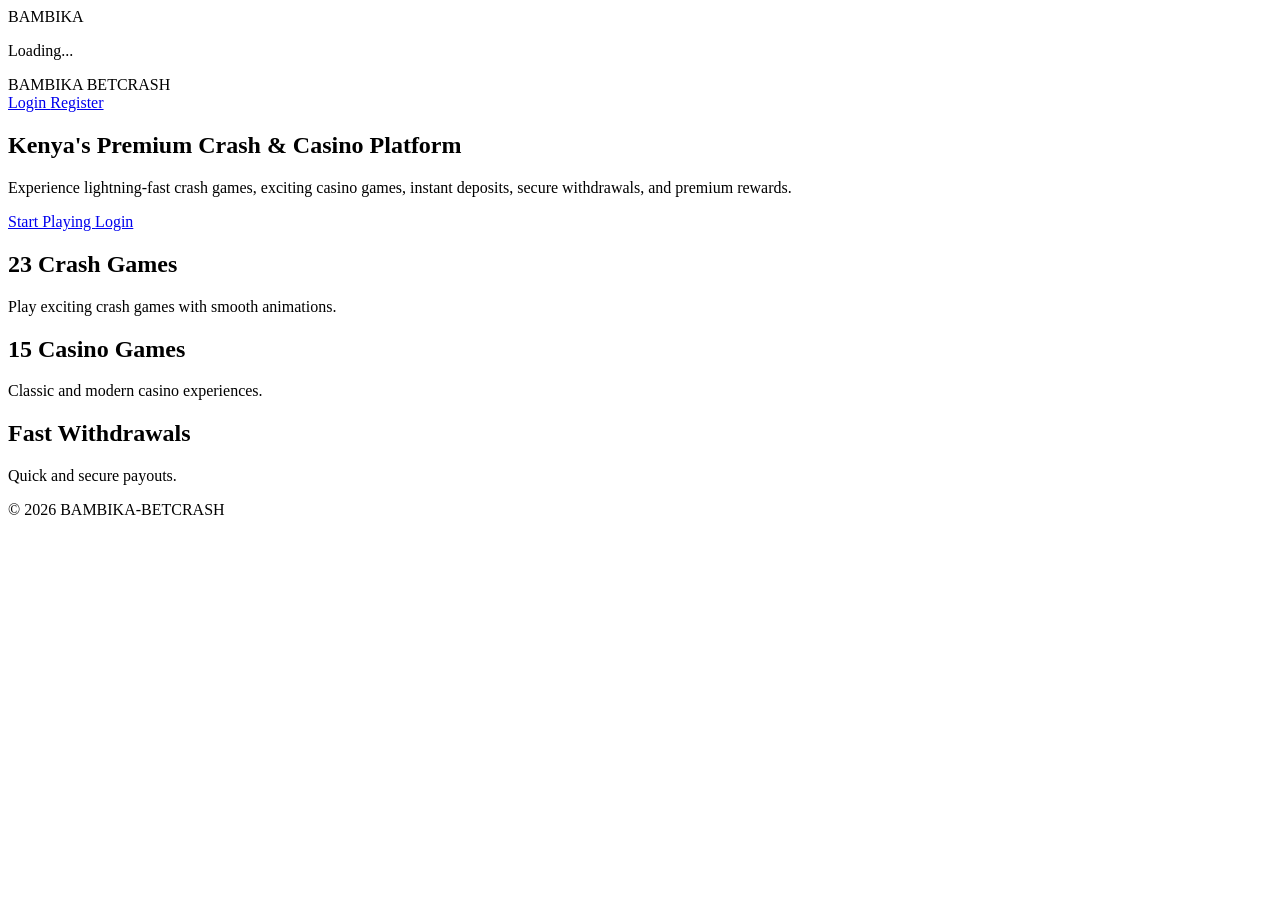
==== index.html @ 543e30fb "Create index.html" ====
<!DOCTYPE html>
<html lang="en">
<head>
    <meta charset="UTF-8">
    <meta name="viewport" content="width=device-width, initial-scale=1.0">
    <meta name="theme-color" content="#0b6cff">

    <title>BAMBIKA-BETCRASH</title>

    <link rel="manifest" href="manifest.json">

    <link rel="stylesheet" href="css/style.css">
    <link rel="stylesheet" href="css/animations.css">
    <link rel="stylesheet" href="css/responsive.css">

    <link rel="icon" href="assets/icons/favicon.png">
</head>

<body>

<!-- Loading Screen -->
<div id="loader">
    <div class="loader-logo">
        BAMBIKA
    </div>

    <div class="loader-spinner"></div>

    <p>Loading...</p>
</div>

<!-- Background -->
<div class="background-animation"></div>

<!-- Header -->
<header class="header">

    <div class="logo">
        BAMBIKA
        <span>BETCRASH</span>
    </div>

    <nav>

        <a href="login.html" class="login-btn">
            Login
        </a>

        <a href="register.html" class="register-btn">
            Register
        </a>

    </nav>

</header>

<!-- Hero -->
<section class="hero">

    <h1>
        Kenya's Premium Crash &
        Casino Platform
    </h1>

    <p>
        Experience lightning-fast crash games,
        exciting casino games,
        instant deposits,
        secure withdrawals,
        and premium rewards.
    </p>

    <div class="hero-buttons">

        <a href="register.html" class="primary-btn">
            Start Playing
        </a>

        <a href="login.html" class="secondary-btn">
            Login
        </a>

    </div>

</section>

<!-- Features -->
<section class="features">

    <div class="card">
        <h2>23 Crash Games</h2>
        <p>Play exciting crash games with smooth animations.</p>
    </div>

    <div class="card">
        <h2>15 Casino Games</h2>
        <p>Classic and modern casino experiences.</p>
    </div>

    <div class="card">
        <h2>Fast Withdrawals</h2>
        <p>Quick and secure payouts.</p>
    </div>

</section>

<!-- Footer -->
<footer>

    <p>
        © 2026 BAMBIKA-BETCRASH
    </p>

</footer>

<script src="js/app.js"></script>
<script src="js/animations.js"></script>

</body>
</html>
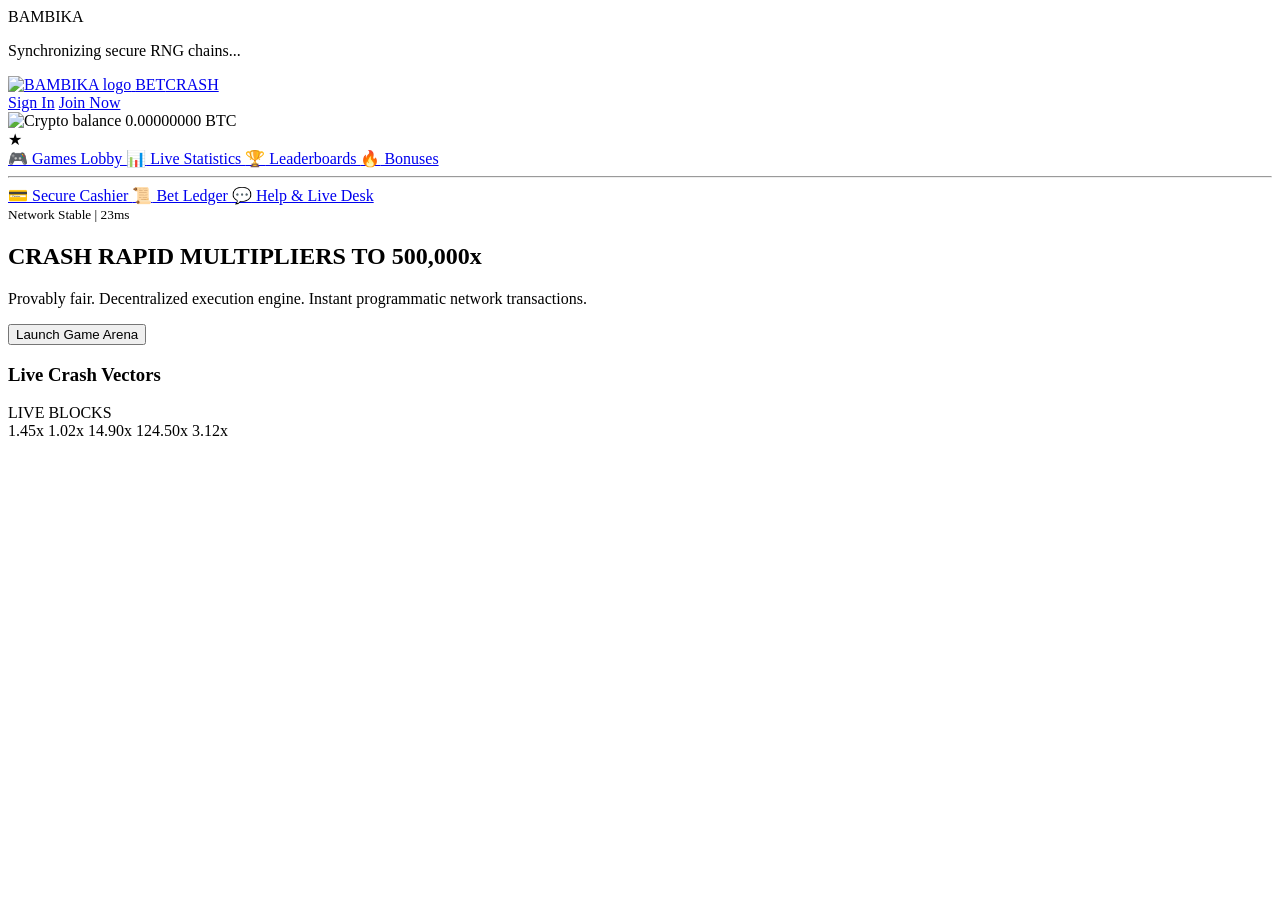
==== commit 6710fb6f: "Add initial index.html for BAMBIKA-BETCRASH Initial HTML structure for the BAMBIKA-BETCRASH gaming p" ====
--- a/index.html
+++ b/index.html
@@ -2,119 +2,142 @@
 <html lang="en">
 <head>
     <meta charset="UTF-8">
-    <meta name="viewport" content="width=device-width, initial-scale=1.0">
-    <meta name="theme-color" content="#0b6cff">
-
-    <title>BAMBIKA-BETCRASH</title>
-
+    <meta name="viewport" content="width=device-width, initial-scale=1.0, maximum-scale=1.0, user-scalable=no">
+    <title>BAMBIKA-BETCRASH | Premium High-Octane Gaming</title>
+    
+    <!-- Meta SEO & PWA Configurations -->
+    <meta name="description" content="Experience high-velocity crash betting and premium casino systems on Bambika. Provably fair engine, instant cashouts, and non-stop action.">
+    <meta name="theme-color" content="#0b0e14">
     <link rel="manifest" href="manifest.json">
-
+    <link rel="icon" type="image/png" href="assets/favicon.png">
+    
+    <!-- Preload Global Font Engine for Zero Layout Shifts (CLS) -->
+    <link rel="preconnect" href="https://fonts.googleapis.com">
+    <link rel="preconnect" href="https://fonts.gstatic.com" crossorigin>
+    <link href="https://fonts.googleapis.com/css2?family=Inter:wght@400;600;700;800&family=JetBrains+Mono:wght@700;800&display=swap" rel="stylesheet">
+    
+    <!-- Core Cascading Style Sheet Architecture Loading Layout -->
     <link rel="stylesheet" href="css/style.css">
-    <link rel="stylesheet" href="css/animations.css">
     <link rel="stylesheet" href="css/responsive.css">
-
-    <link rel="icon" href="assets/icons/favicon.png">
 </head>
-
 <body>
 
-<!-- Loading Screen -->
-<div id="loader">
-    <div class="loader-logo">
-        BAMBIKA
+    <!-- Global App Shell Loader Stack -->
+    <div id="app-loading-overlay" class="flex-center">
+        <div class="loader-container">
+            <div class="brand-glitch" data-text="BAMBIKA">BAMBIKA</div>
+            <div class="loader-bar-wrapper">
+                <div class="loader-bar-progress"></div>
+            </div>
+            <p class="text-muted">Synchronizing secure RNG chains...</p>
+        </div>
     </div>
 
-    <div class="loader-spinner"></div>
+    <!-- Main Core Master Container Application Layout -->
+    <div id="master-layout" class="app-container-shell hidden">
+        
+        <!-- Persistent Global Header View Node -->
+        <header class="global-header panel">
+            <div class="header-left">
+                <a href="#/" class="logo-wrapper flex-center">
+                    <img src="assets/logo.png" alt="BAMBIKA logo" class="app-logo">
+                    <span class="logo-text">BET<span class="text-danger">CRASH</span></span>
+                </a>
+            </div>
+            
+            <!-- Dynamic State Node Controls Container -->
+            <div id="auth-state-controls" class="header-right flex-center">
+                <!-- Anonymous Unauthenticated State Elements Trigger -->
+                <div class="guest-actions flex-center">
+                    <a href="#/login" class="btn btn-text">Sign In</a>
+                    <a href="#/register" class="btn btn-primary">Join Now</a>
+                </div>
+                
+                <!-- Authenticated Logged-In User Actions (Hidden by Default State Engine) -->
+                <div class="user-actions flex-center hidden">
+                    <div class="wallet-display panel flex-center" onclick="location.hash='#/wallet'">
+                        <img src="assets/icons/bitcoin.svg" alt="Crypto balance" class="currency-icon">
+                        <span class="multiplier-text text-success" id="global-user-balance">0.00000000 BTC</span>
+                    </div>
+                    <div class="profile-dropdown-trigger" onclick="location.hash='#/profile'">
+                        <div class="avatar-wrapper">
+                            <span class="rank-badge text-warning">★</span>
+                        </div>
+                    </div>
+                </div>
+            </div>
+        </header>
 
-    <p>Loading...</p>
-</div>
+        <div class="main-body-wrapper">
+            <!-- Sidebar Navigation Drawer Left -->
+            <aside class="global-sidebar panel">
+                <nav class="sidebar-navigation">
+                    <a href="#/" class="nav-item active" data-route="home">
+                        <span class="icon">🎮</span> Games Lobby
+                    </a>
+                    <a href="#/dashboard" class="nav-item" data-route="dashboard">
+                        <span class="icon">📊</span> Live Statistics
+                    </a>
+                    <a href="#/leaderboard" class="nav-item" data-route="leaderboard">
+                        <span class="icon">🏆</span> Leaderboards
+                    </a>
+                    <a href="#/promotions" class="nav-item" data-route="promotions">
+                        <span class="icon">🔥</span> Bonuses
+                    </a>
+                    <hr class="nav-divider">
+                    <a href="#/wallet" class="nav-item" data-route="wallet">
+                        <span class="icon">💳</span> Secure Cashier
+                    </a>
+                    <a href="#/history" class="nav-item" data-route="history">
+                        <span class="icon">📜</span> Bet Ledger
+                    </a>
+                    <a href="#/help" class="nav-item" data-route="help">
+                        <span class="icon">💬</span> Help & Live Desk
+                    </a>
+                </nav>
+                
+                <footer class="sidebar-footer">
+                    <div class="network-status flex-center">
+                        <span class="status-pulse-green"></span>
+                        <small class="text-muted">Network Stable | 23ms</small>
+                    </div>
+                </footer>
+            </aside>
 
-<!-- Background -->
-<div class="background-animation"></div>
+            <!-- Dynamic Template Mounting View Interface Screen Engine Wrapper -->
+            <main id="app-view" class="content-viewport-pane">
+                <!-- Default Homepage Landing Frame Markup Fallback Injector Node -->
+                <section class="lobby-welcome-view">
+                    <div class="hero-banner panel">
+                        <h1 class="text-glow">CRASH RAPID MULTIPLIERS TO <span class="text-success">500,000x</span></h1>
+                        <p class="text-secondary">Provably fair. Decentralized execution engine. Instant programmatic network transactions.</p>
+                        <div class="hero-actions">
+                            <button class="btn btn-success" onclick="location.hash='#/games'">Launch Game Arena</button>
+                        </div>
+                    </div>
 
-<!-- Header -->
-<header class="header">
-
-    <div class="logo">
-        BAMBIKA
-        <span>BETCRASH</span>
+                    <!-- Live Dynamic Network Multiplier Feed Bar Layout Component -->
+                    <div class="live-ticker-strip panel">
+                        <div class="ticker-header">
+                            <h3>Live Crash Vectors</h3>
+                            <span class="live-indicator"><span class="pulse"></span> LIVE BLOCKS</span>
+                        </div>
+                        <div id="ticker-multiplier-stream" class="multiplier-row">
+                            <!-- Real-time dynamic nodes appended over websocket pipeline by crash-engine.js -->
+                            <span class="multiplier-text text-success">1.45x</span>
+                            <span class="multiplier-text text-danger">1.02x</span>
+                            <span class="multiplier-text text-success">14.90x</span>
+                            <span class="multiplier-text text-warning">124.50x</span>
+                            <span class="multiplier-text text-success">3.12x</span>
+                        </div>
+                    </div>
+                </section>
+            </main>
+        </div>
     </div>
 
-    <nav>
+    <!-- Core Native Modular JavaScript State Routing Framework Pipeline -->
+    <script type="module" src="js/app.js"></script>
+</body>
+                          </html>
 
-        <a href="login.html" class="login-btn">
-            Login
-        </a>
-
-        <a href="register.html" class="register-btn">
-            Register
-        </a>
-
-    </nav>
-
-</header>
-
-<!-- Hero -->
-<section class="hero">
-
-    <h1>
-        Kenya's Premium Crash &
-        Casino Platform
-    </h1>
-
-    <p>
-        Experience lightning-fast crash games,
-        exciting casino games,
-        instant deposits,
-        secure withdrawals,
-        and premium rewards.
-    </p>
-
-    <div class="hero-buttons">
-
-        <a href="register.html" class="primary-btn">
-            Start Playing
-        </a>
-
-        <a href="login.html" class="secondary-btn">
-            Login
-        </a>
-
-    </div>
-
-</section>
-
-<!-- Features -->
-<section class="features">
-
-    <div class="card">
-        <h2>23 Crash Games</h2>
-        <p>Play exciting crash games with smooth animations.</p>
-    </div>
-
-    <div class="card">
-        <h2>15 Casino Games</h2>
-        <p>Classic and modern casino experiences.</p>
-    </div>
-
-    <div class="card">
-        <h2>Fast Withdrawals</h2>
-        <p>Quick and secure payouts.</p>
-    </div>
-
-</section>
-
-<!-- Footer -->
-<footer>
-
-    <p>
-        © 2026 BAMBIKA-BETCRASH
-    </p>
-
-</footer>
-
-<script src="js/app.js"></script>
-<script src="js/animations.js"></script>
-
-</body>
-</html>
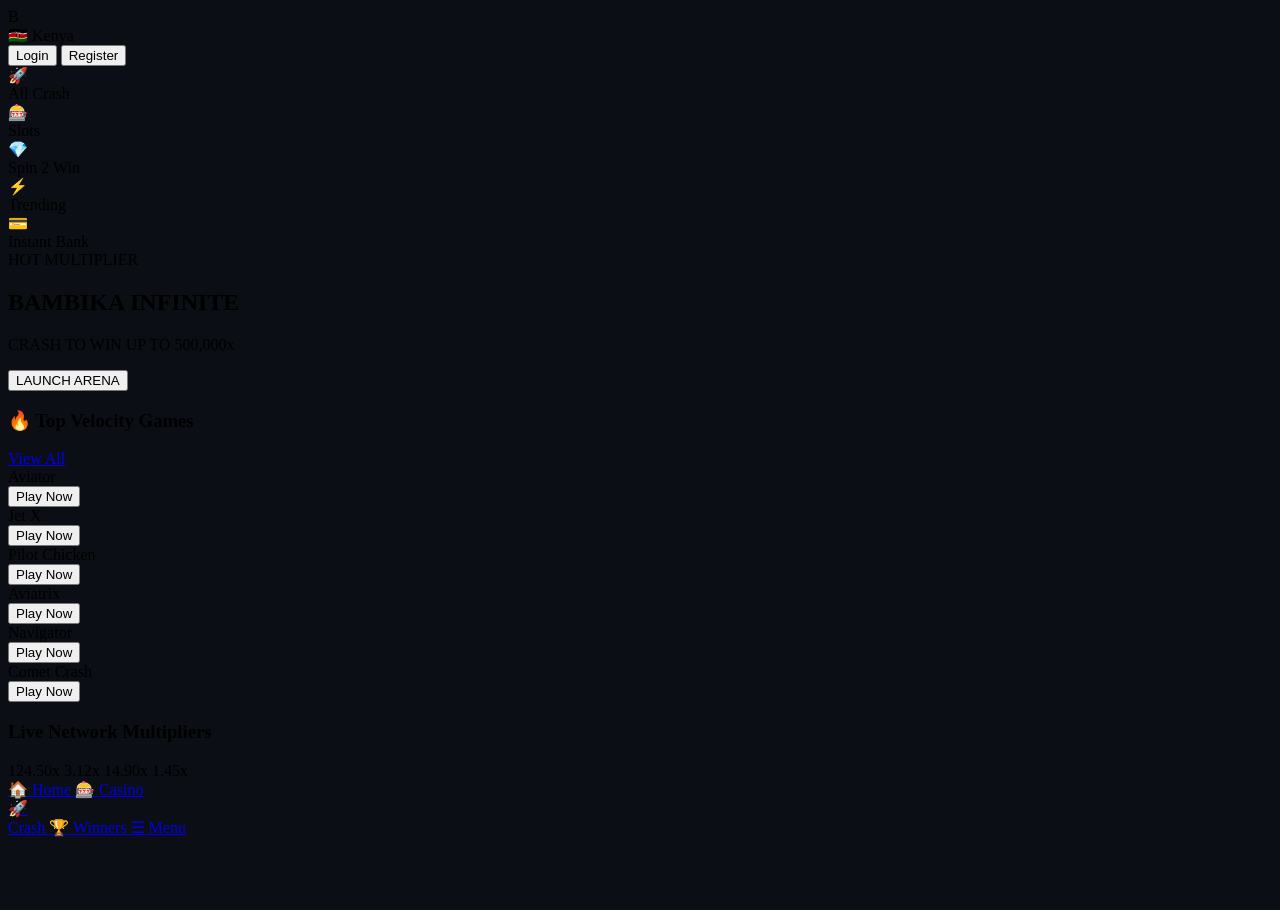
==== commit 7ba4a2da: "Create index.html" ====
--- a/index.html
+++ b/index.html
@@ -3,141 +3,171 @@
 <head>
     <meta charset="UTF-8">
     <meta name="viewport" content="width=device-width, initial-scale=1.0, maximum-scale=1.0, user-scalable=no">
-    <title>BAMBIKA-BETCRASH | Premium High-Octane Gaming</title>
-    
-    <!-- Meta SEO & PWA Configurations -->
-    <meta name="description" content="Experience high-velocity crash betting and premium casino systems on Bambika. Provably fair engine, instant cashouts, and non-stop action.">
-    <meta name="theme-color" content="#0b0e14">
-    <link rel="manifest" href="manifest.json">
-    <link rel="icon" type="image/png" href="assets/favicon.png">
-    
-    <!-- Preload Global Font Engine for Zero Layout Shifts (CLS) -->
-    <link rel="preconnect" href="https://fonts.googleapis.com">
-    <link rel="preconnect" href="https://fonts.gstatic.com" crossorigin>
-    <link href="https://fonts.googleapis.com/css2?family=Inter:wght@400;600;700;800&family=JetBrains+Mono:wght@700;800&display=swap" rel="stylesheet">
-    
-    <!-- Core Cascading Style Sheet Architecture Loading Layout -->
-    <link rel="stylesheet" href="css/style.css">
-    <link rel="stylesheet" href="css/responsive.css">
+    <title>BAMBIKA | Pure Crash & Casino Arena</title>
+    <link rel="stylesheet" href="./css/style.css">
+    <link rel="stylesheet" href="./css/responsive.css">
+    <link href="https://fonts.googleapis.com/css2?family=Inter:wght@400;600;700;800&family=JetBrains+Mono:wght@700&display=swap" rel="stylesheet">
+    <style>
+        /* Instant Override patch to ensure structural mapping parity with 1000476457.png */
+        :root {
+            --header-height: 60px;
+            --bottom-nav-height: 65px;
+        }
+        body {
+            padding-bottom: var(--bottom-nav-height);
+            background-color: #0b0e14;
+        }
+    </style>
 </head>
 <body>
 
-    <!-- Global App Shell Loader Stack -->
-    <div id="app-loading-overlay" class="flex-center">
-        <div class="loader-container">
-            <div class="brand-glitch" data-text="BAMBIKA">BAMBIKA</div>
-            <div class="loader-bar-wrapper">
-                <div class="loader-bar-progress"></div>
+    <!-- 1. TOP UTILITY HEADER BAR -->
+    <header class="app-header-bar">
+        <div class="header-left-group">
+            <span class="brand-logo-letter">B</span>
+            <div class="geo-pill">
+                <span class="flag">🇰🇪</span>
+                <span class="geo-text">Kenya</span>
             </div>
-            <p class="text-muted">Synchronizing secure RNG chains...</p>
         </div>
-    </div>
+        <div class="header-right-group">
+            <button class="btn-auth-login" onclick="location.hash='#/login'">Login</button>
+            <button class="btn-auth-register" onclick="location.hash='#/register'">Register</button>
+        </div>
+    </header>
 
-    <!-- Main Core Master Container Application Layout -->
-    <div id="master-layout" class="app-container-shell hidden">
-        
-        <!-- Persistent Global Header View Node -->
-        <header class="global-header panel">
-            <div class="header-left">
-                <a href="#/" class="logo-wrapper flex-center">
-                    <img src="assets/logo.png" alt="BAMBIKA logo" class="app-logo">
-                    <span class="logo-text">BET<span class="text-danger">CRASH</span></span>
-                </a>
+    <main class="mobile-viewport-container">
+
+        <!-- 2. QUICK-FILTER HORIZONTAL ICON SCROLLER -->
+        <section class="horizontal-icon-scroller">
+            <div class="scroll-item active" onclick="location.hash='#/'">
+                <div class="icon-circle crash-gradient">🚀</div>
+                <span>All Crash</span>
+            </div>
+            <div class="scroll-item" onclick="location.hash='#/games'">
+                <div class="icon-circle slots-gradient">🎰</div>
+                <span>Slots</span>
+            </div>
+            <div class="scroll-item" onclick="location.hash='#/promotions'">
+                <div class="icon-circle promo-gradient">💎</div>
+                <span>Spin 2 Win</span>
+            </div>
+            <div class="scroll-item" onclick="location.hash='#/leaderboard'">
+                <div class="icon-circle live-gradient">⚡</div>
+                <span>Trending</span>
+            </div>
+            <div class="scroll-item" onclick="location.hash='#/wallet'">
+                <div class="icon-circle instant-gradient">💳</div>
+                <span>Instant Bank</span>
+            </div>
+        </section>
+
+        <!-- 3. HERO PROMOTION BANNER SLIDER -->
+        <section class="hero-promo-slider">
+            <div class="promo-card crash-mega-banner">
+                <div class="promo-content">
+                    <span class="badge-live">HOT MULTIPLIER</span>
+                    <h2>BAMBIKA INFINITE</h2>
+                    <p>CRASH TO WIN UP TO <span class="text-success">500,000x</span></p>
+                    <button class="btn-promo-play" onclick="location.hash='#/games'">LAUNCH ARENA</button>
+                </div>
+                <div class="promo-graphics">
+                    <!-- Target image/animation node source mapping -->
+                </div>
+            </div>
+        </section>
+
+        <!-- 4. PURE INSTANT-WIN GAME MATRIX GRID (3-Column Layout Mapping) -->
+        <section class="games-grid-wrapper">
+            <div class="section-title-row">
+                <h3>🔥 Top Velocity Games</h3>
+                <a href="#/games" class="view-all-link">View All</a>
             </div>
             
-            <!-- Dynamic State Node Controls Container -->
-            <div id="auth-state-controls" class="header-right flex-center">
-                <!-- Anonymous Unauthenticated State Elements Trigger -->
-                <div class="guest-actions flex-center">
-                    <a href="#/login" class="btn btn-text">Sign In</a>
-                    <a href="#/register" class="btn btn-primary">Join Now</a>
+            <div class="games-pure-matrix">
+                <!-- Row 1 -->
+                <div class="game-item-card" onclick="location.hash='#/games'">
+                    <div class="card-thumb bg-aviator">
+                        <span class="game-label">Aviator</span>
+                    </div>
+                    <button class="btn-card-action">Play Now</button>
+                </div>
+                <div class="game-item-card" onclick="location.hash='#/games'">
+                    <div class="card-thumb bg-jetx">
+                        <span class="game-label">Jet X</span>
+                    </div>
+                    <button class="btn-card-action">Play Now</button>
+                </div>
+                <div class="game-item-card" onclick="location.hash='#/games'">
+                    <div class="card-thumb bg-pilot">
+                        <span class="game-label">Pilot Chicken</span>
+                    </div>
+                    <button class="btn-card-action">Play Now</button>
                 </div>
                 
-                <!-- Authenticated Logged-In User Actions (Hidden by Default State Engine) -->
-                <div class="user-actions flex-center hidden">
-                    <div class="wallet-display panel flex-center" onclick="location.hash='#/wallet'">
-                        <img src="assets/icons/bitcoin.svg" alt="Crypto balance" class="currency-icon">
-                        <span class="multiplier-text text-success" id="global-user-balance">0.00000000 BTC</span>
+                <!-- Row 2 -->
+                <div class="game-item-card" onclick="location.hash='#/games'">
+                    <div class="card-thumb bg-aviatrix">
+                        <span class="game-label">Aviatrix</span>
                     </div>
-                    <div class="profile-dropdown-trigger" onclick="location.hash='#/profile'">
-                        <div class="avatar-wrapper">
-                            <span class="rank-badge text-warning">★</span>
-                        </div>
+                    <button class="btn-card-action">Play Now</button>
+                </div>
+                <div class="game-item-card" onclick="location.hash='#/games'">
+                    <div class="card-thumb bg-navigator">
+                        <span class="game-label">Navigator</span>
                     </div>
+                    <button class="btn-card-action">Play Now</button>
+                </div>
+                <div class="game-item-card" onclick="location.hash='#/games'">
+                    <div class="card-thumb bg-comet">
+                        <span class="game-label">Comet Crash</span>
+                    </div>
+                    <button class="btn-card-action">Play Now</button>
                 </div>
             </div>
-        </header>
+        </section>
 
-        <div class="main-body-wrapper">
-            <!-- Sidebar Navigation Drawer Left -->
-            <aside class="global-sidebar panel">
-                <nav class="sidebar-navigation">
-                    <a href="#/" class="nav-item active" data-route="home">
-                        <span class="icon">🎮</span> Games Lobby
-                    </a>
-                    <a href="#/dashboard" class="nav-item" data-route="dashboard">
-                        <span class="icon">📊</span> Live Statistics
-                    </a>
-                    <a href="#/leaderboard" class="nav-item" data-route="leaderboard">
-                        <span class="icon">🏆</span> Leaderboards
-                    </a>
-                    <a href="#/promotions" class="nav-item" data-route="promotions">
-                        <span class="icon">🔥</span> Bonuses
-                    </a>
-                    <hr class="nav-divider">
-                    <a href="#/wallet" class="nav-item" data-route="wallet">
-                        <span class="icon">💳</span> Secure Cashier
-                    </a>
-                    <a href="#/history" class="nav-item" data-route="history">
-                        <span class="icon">📜</span> Bet Ledger
-                    </a>
-                    <a href="#/help" class="nav-item" data-route="help">
-                        <span class="icon">💬</span> Help & Live Desk
-                    </a>
-                </nav>
-                
-                <footer class="sidebar-footer">
-                    <div class="network-status flex-center">
-                        <span class="status-pulse-green"></span>
-                        <small class="text-muted">Network Stable | 23ms</small>
-                    </div>
-                </footer>
-            </aside>
+        <!-- 5. REAL-TIME CASINO INSTANT ACTIVITY TICKER -->
+        <section class="live-activity-feed-panel">
+            <div class="feed-header">
+                <span class="live-pulse-dot"></span>
+                <h3>Live Network Multipliers</h3>
+            </div>
+            <div class="feed-stream-row" id="live-ticker-mount">
+                <!-- Dynamically populated via crash-engine.js -->
+                <span class="ticker-pill win-mega">124.50x</span>
+                <span class="ticker-pill win-good">3.12x</span>
+                <span class="ticker-pill win-good">14.90x</span>
+                <span class="ticker-pill win-low">1.45x</span>
+            </div>
+        </section>
 
-            <!-- Dynamic Template Mounting View Interface Screen Engine Wrapper -->
-            <main id="app-view" class="content-viewport-pane">
-                <!-- Default Homepage Landing Frame Markup Fallback Injector Node -->
-                <section class="lobby-welcome-view">
-                    <div class="hero-banner panel">
-                        <h1 class="text-glow">CRASH RAPID MULTIPLIERS TO <span class="text-success">500,000x</span></h1>
-                        <p class="text-secondary">Provably fair. Decentralized execution engine. Instant programmatic network transactions.</p>
-                        <div class="hero-actions">
-                            <button class="btn btn-success" onclick="location.hash='#/games'">Launch Game Arena</button>
-                        </div>
-                    </div>
+    </main>
 
-                    <!-- Live Dynamic Network Multiplier Feed Bar Layout Component -->
-                    <div class="live-ticker-strip panel">
-                        <div class="ticker-header">
-                            <h3>Live Crash Vectors</h3>
-                            <span class="live-indicator"><span class="pulse"></span> LIVE BLOCKS</span>
-                        </div>
-                        <div id="ticker-multiplier-stream" class="multiplier-row">
-                            <!-- Real-time dynamic nodes appended over websocket pipeline by crash-engine.js -->
-                            <span class="multiplier-text text-success">1.45x</span>
-                            <span class="multiplier-text text-danger">1.02x</span>
-                            <span class="multiplier-text text-success">14.90x</span>
-                            <span class="multiplier-text text-warning">124.50x</span>
-                            <span class="multiplier-text text-success">3.12x</span>
-                        </div>
-                    </div>
-                </section>
-            </main>
-        </div>
-    </div>
+    <!-- 6. PERSISTENT STICKY MOBILE TAB NAVIGATION -->
+    <nav class="sticky-bottom-tab-bar">
+        <a href="#/" class="tab-item active">
+            <span class="tab-icon">🏠</span>
+            <span class="tab-label">Home</span>
+        </a>
+        <a href="#/games" class="tab-item">
+            <span class="tab-icon">🎰</span>
+            <span class="tab-label">Casino</span>
+        </a>
+        <a href="#/games" class="tab-item special-center-tab">
+            <div class="rocket-tab-glow">🚀</div>
+            <span class="tab-label">Crash</span>
+        </a>
+        <a href="#/leaderboard" class="tab-item">
+            <span class="tab-icon">🏆</span>
+            <span class="tab-label">Winners</span>
+        </a>
+        <a href="#/menu" class="tab-item">
+            <span class="tab-icon">☰</span>
+            <span class="tab-label">Menu</span>
+        </a>
+    </nav>
 
-    <!-- Core Native Modular JavaScript State Routing Framework Pipeline -->
-    <script type="module" src="js/app.js"></script>
 </body>
-                          </html>
+</html>
 
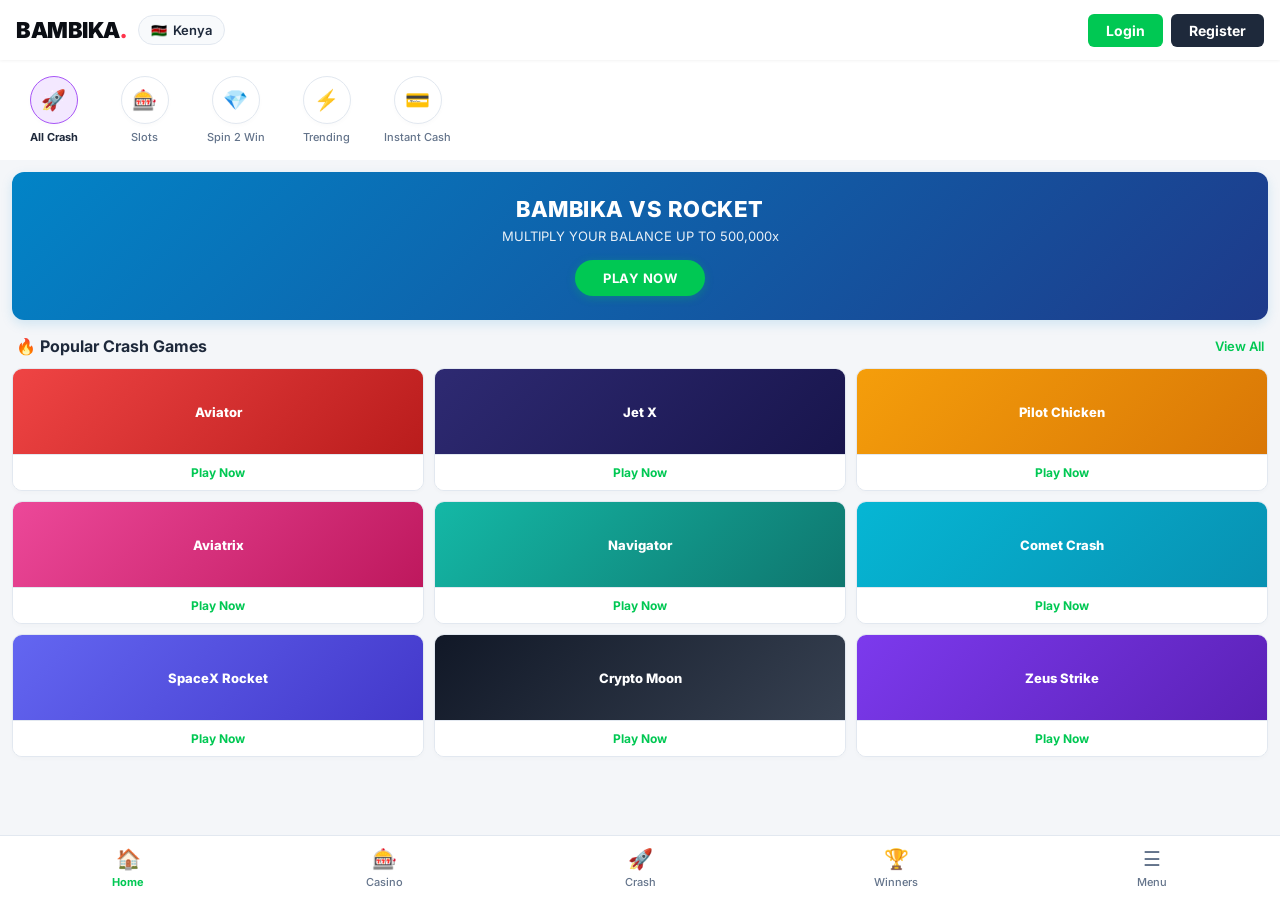
==== commit 17be6c02: "Create index.html" ====
--- a/index.html
+++ b/index.html
@@ -4,170 +4,443 @@
     <meta charset="UTF-8">
     <meta name="viewport" content="width=device-width, initial-scale=1.0, maximum-scale=1.0, user-scalable=no">
     <title>BAMBIKA | Pure Crash & Casino Arena</title>
-    <link rel="stylesheet" href="./css/style.css">
-    <link rel="stylesheet" href="./css/responsive.css">
-    <link href="https://fonts.googleapis.com/css2?family=Inter:wght@400;600;700;800&family=JetBrains+Mono:wght@700&display=swap" rel="stylesheet">
+    <link rel="preconnect" href="https://fonts.googleapis.com">
+    <link rel="preconnect" href="https://fonts.gstatic.com" crossorigin>
+    <link href="https://fonts.googleapis.com/css2?family=Inter:wght@400;500;600;700;800&display=swap" rel="stylesheet">
+    
     <style>
-        /* Instant Override patch to ensure structural mapping parity with 1000476457.png */
-        :root {
-            --header-height: 60px;
-            --bottom-nav-height: 65px;
-        }
+        /* ==========================================================================
+           1. CORE SYSTEM RESET
+           ========================================================================== */
+        * {
+            box-sizing: border-box;
+            margin: 0;
+            padding: 0;
+            font-family: 'Inter', sans-serif;
+        }
+
         body {
-            padding-bottom: var(--bottom-nav-height);
-            background-color: #0b0e14;
+            background-color: #f4f6f9;
+            color: #1e293b;
+            padding-bottom: 75px;
+            -webkit-font-smoothing: antialiased;
+        }
+
+        /* ==========================================================================
+           2. TOP NAVIGATION HEADER (With Real Logo Implementation)
+           ========================================================================== */
+        .app-header {
+            background-color: #ffffff;
+            height: 60px;
+            display: flex;
+            align-items: center;
+            justify-content: space-between;
+            padding: 0 16px;
+            box-shadow: 0 1px 3px rgba(0,0,0,0.05);
+            position: sticky;
+            top: 0;
+            z-index: 100;
+        }
+
+        .header-left {
+            display: flex;
+            align-items: center;
+            gap: 12px;
+        }
+
+        /* Brand Logo Style Rule Upgrade */
+        .brand-logo-img {
+            height: 32px;
+            width: auto;
+            object-fit: contain;
+        }
+
+        .brand-logo-fallback {
+            font-size: 22px;
+            font-weight: 900;
+            color: #0b0e14;
+            letter-spacing: -0.5px;
+        }
+        .brand-logo-fallback span {
+            color: #ff334b;
+        }
+
+        .country-selector {
+            background-color: #f8fafc;
+            border: 1px solid #e2e8f0;
+            padding: 6px 12px;
+            border-radius: 20px;
+            display: flex;
+            align-items: center;
+            gap: 6px;
+            font-size: 13px;
+            font-weight: 600;
+        }
+
+        .header-right {
+            display: flex;
+            gap: 8px;
+        }
+
+        .btn-login {
+            background-color: #00c853;
+            color: white;
+            font-weight: 700;
+            padding: 8px 18px;
+            border-radius: 6px;
+            border: none;
+            font-size: 14px;
+            cursor: pointer;
+        }
+
+        .btn-register {
+            background-color: #1e293b;
+            color: white;
+            font-weight: 700;
+            padding: 8px 18px;
+            border-radius: 6px;
+            border: none;
+            font-size: 14px;
+            cursor: pointer;
+        }
+
+        /* ==========================================================================
+           3. HORIZONTAL CATEGORY SCROLLER
+           ========================================================================== */
+        .category-scroller {
+            display: flex;
+            gap: 16px;
+            overflow-x: auto;
+            padding: 16px;
+            background-color: #ffffff;
+            margin-bottom: 12px;
+        }
+
+        .category-scroller::-webkit-scrollbar {
+            display: none;
+        }
+
+        .scroll-item {
+            display: flex;
+            flex-direction: column;
+            align-items: center;
+            gap: 6px;
+            min-width: 75px;
+            cursor: pointer;
+        }
+
+        .icon-circle {
+            width: 48px;
+            height: 48px;
+            border-radius: 50%;
+            border: 1px solid #e2e8f0;
+            display: flex;
+            align-items: center;
+            justify-content: center;
+            font-size: 20px;
+            background-color: #ffffff;
+            box-shadow: 0 2px 4px rgba(0,0,0,0.02);
+        }
+
+        .scroll-item span {
+            font-size: 11px;
+            font-weight: 500;
+            color: #64748b;
+            text-align: center;
+            white-space: nowrap;
+        }
+
+        .scroll-item.active .icon-circle {
+            border-color: #a855f7;
+            background-color: #f3e8ff;
+        }
+
+        .scroll-item.active span {
+            color: #1e293b;
+            font-weight: 700;
+        }
+
+        /* ==========================================================================
+           4. PROMOTIONAL HERO BANNER
+           ========================================================================== */
+        .promo-banner {
+            margin: 0 12px 16px 12px;
+            background: linear-gradient(135deg, #0284c7 0%, #1e3a8a 100%);
+            border-radius: 12px;
+            padding: 24px 20px;
+            color: white;
+            position: relative;
+            overflow: hidden;
+            text-align: center;
+            box-shadow: 0 4px 12px rgba(2, 132, 199, 0.15);
+        }
+
+        .promo-banner h2 {
+            font-size: 22px;
+            font-weight: 800;
+            letter-spacing: 0.5px;
+            margin-bottom: 6px;
+        }
+
+        .promo-banner p {
+            font-size: 13px;
+            opacity: 0.9;
+            margin-bottom: 16px;
+        }
+
+        .btn-banner-action {
+            background-color: #00c853;
+            color: white;
+            font-weight: 700;
+            padding: 10px 28px;
+            border-radius: 24px;
+            border: none;
+            font-size: 13px;
+            text-transform: uppercase;
+            letter-spacing: 0.5px;
+            cursor: pointer;
+            box-shadow: 0 2px 8px rgba(0,200,83,0.3);
+        }
+
+        /* ==========================================================================
+           5. 3-COLUMN PREMIUM GAME GRID
+           ========================================================================== */
+        .section-header {
+            display: flex;
+            justify-content: space-between;
+            align-items: center;
+            padding: 0 16px;
+            margin-bottom: 12px;
+        }
+
+        .section-header h3 {
+            font-size: 16px;
+            font-weight: 700;
+            color: #1e293b;
+        }
+
+        .view-all {
+            font-size: 13px;
+            font-weight: 600;
+            color: #00c853;
+            text-decoration: none;
+        }
+
+        .games-grid {
+            display: grid;
+            grid-template-columns: repeat(3, 1fr);
+            gap: 10px;
+            padding: 0 12px 20px 12px;
+        }
+
+        .game-card {
+            background-color: #ffffff;
+            border-radius: 10px;
+            border: 1px solid #e2e8f0;
+            overflow: hidden;
+            display: flex;
+            flex-direction: column;
+            box-shadow: 0 2px 4px rgba(0,0,0,0.02);
+        }
+
+        .game-thumb {
+            height: 85px;
+            display: flex;
+            align-items: center;
+            justify-content: center;
+            font-size: 13px;
+            font-weight: 800;
+            color: white;
+            text-align: center;
+            padding: 0 8px;
+            position: relative;
+        }
+
+        /* Precise Linear Gradients Mapping */
+        .bg-aviator { background: linear-gradient(135deg, #ef4444, #b91c1c); }
+        .bg-jetx { background: linear-gradient(135deg, #2e2a72, #18154c); }
+        .bg-pilot { background: linear-gradient(135deg, #f59e0b, #d97706); }
+        .bg-aviatrix { background: linear-gradient(135deg, #ec4899, #be185d); }
+        .bg-navigator { background: linear-gradient(135deg, #14b8a6, #0f766e); }
+        .bg-comet { background: linear-gradient(135deg, #06b6d4, #0891b2); }
+        .bg-rocket { background: linear-gradient(135deg, #6366f1, #4338ca); }
+        .bg-moonshot { background: linear-gradient(135deg, #111827, #374151); }
+        .bg-zeus { background: linear-gradient(135deg, #7c3aed, #5b21b6); }
+
+        .btn-play {
+            background: #ffffff;
+            color: #00c853;
+            font-weight: 700;
+            font-size: 12px;
+            padding: 10px 0;
+            text-align: center;
+            border: none;
+            border-top: 1px solid #e2e8f0;
+            width: 100%;
+            cursor: pointer;
+            transition: background-color 0.1s ease;
+        }
+        
+        .btn-play:active {
+            background-color: #f8fafc;
+        }
+
+        /* ==========================================================================
+           6. BOTTOM STICKY NAVIGATION FOOTER
+           ========================================================================== */
+        .bottom-nav {
+            position: fixed;
+            bottom: 0;
+            left: 0;
+            right: 0;
+            height: 65px;
+            background-color: #ffffff;
+            border-top: 1px solid #e2e8f0;
+            display: flex;
+            justify-content: space-around;
+            align-items: center;
+            z-index: 1000;
+            padding-bottom: env(safe-area-inset-bottom);
+        }
+
+        .nav-link {
+            display: flex;
+            flex-direction: column;
+            align-items: center;
+            justify-content: center;
+            gap: 4px;
+            color: #64748b;
+            text-decoration: none;
+            font-size: 11px;
+            font-weight: 500;
+            flex: 1;
+        }
+
+        .nav-link.active {
+            color: #00c853;
+            font-weight: 700;
+        }
+
+        .nav-icon {
+            font-size: 20px;
         }
     </style>
 </head>
 <body>
 
-    <!-- 1. TOP UTILITY HEADER BAR -->
-    <header class="app-header-bar">
-        <div class="header-left-group">
-            <span class="brand-logo-letter">B</span>
-            <div class="geo-pill">
-                <span class="flag">🇰🇪</span>
-                <span class="geo-text">Kenya</span>
+    <header class="app-header">
+        <div class="header-left">
+            <img src="assets/logo.png" alt="BAMBIKA" class="brand-logo-img" onerror="this.style.display='none'; document.getElementById('logo-text').style.display='block';">
+            <div id="logo-text" class="brand-logo-fallback" style="display:none;">BAMBIKA<span>.</span></div>
+            
+            <div class="country-selector">
+                <span>🇰🇪</span>
+                <span>Kenya</span>
             </div>
         </div>
-        <div class="header-right-group">
-            <button class="btn-auth-login" onclick="location.hash='#/login'">Login</button>
-            <button class="btn-auth-register" onclick="location.hash='#/register'">Register</button>
+        <div class="header-right">
+            <button class="btn-login">Login</button>
+            <button class="btn-register">Register</button>
         </div>
     </header>
 
-    <main class="mobile-viewport-container">
-
-        <!-- 2. QUICK-FILTER HORIZONTAL ICON SCROLLER -->
-        <section class="horizontal-icon-scroller">
-            <div class="scroll-item active" onclick="location.hash='#/'">
-                <div class="icon-circle crash-gradient">🚀</div>
-                <span>All Crash</span>
-            </div>
-            <div class="scroll-item" onclick="location.hash='#/games'">
-                <div class="icon-circle slots-gradient">🎰</div>
-                <span>Slots</span>
-            </div>
-            <div class="scroll-item" onclick="location.hash='#/promotions'">
-                <div class="icon-circle promo-gradient">💎</div>
-                <span>Spin 2 Win</span>
-            </div>
-            <div class="scroll-item" onclick="location.hash='#/leaderboard'">
-                <div class="icon-circle live-gradient">⚡</div>
-                <span>Trending</span>
-            </div>
-            <div class="scroll-item" onclick="location.hash='#/wallet'">
-                <div class="icon-circle instant-gradient">💳</div>
-                <span>Instant Bank</span>
-            </div>
-        </section>
-
-        <!-- 3. HERO PROMOTION BANNER SLIDER -->
-        <section class="hero-promo-slider">
-            <div class="promo-card crash-mega-banner">
-                <div class="promo-content">
-                    <span class="badge-live">HOT MULTIPLIER</span>
-                    <h2>BAMBIKA INFINITE</h2>
-                    <p>CRASH TO WIN UP TO <span class="text-success">500,000x</span></p>
-                    <button class="btn-promo-play" onclick="location.hash='#/games'">LAUNCH ARENA</button>
-                </div>
-                <div class="promo-graphics">
-                    <!-- Target image/animation node source mapping -->
-                </div>
-            </div>
-        </section>
-
-        <!-- 4. PURE INSTANT-WIN GAME MATRIX GRID (3-Column Layout Mapping) -->
-        <section class="games-grid-wrapper">
-            <div class="section-title-row">
-                <h3>🔥 Top Velocity Games</h3>
-                <a href="#/games" class="view-all-link">View All</a>
-            </div>
-            
-            <div class="games-pure-matrix">
-                <!-- Row 1 -->
-                <div class="game-item-card" onclick="location.hash='#/games'">
-                    <div class="card-thumb bg-aviator">
-                        <span class="game-label">Aviator</span>
-                    </div>
-                    <button class="btn-card-action">Play Now</button>
-                </div>
-                <div class="game-item-card" onclick="location.hash='#/games'">
-                    <div class="card-thumb bg-jetx">
-                        <span class="game-label">Jet X</span>
-                    </div>
-                    <button class="btn-card-action">Play Now</button>
-                </div>
-                <div class="game-item-card" onclick="location.hash='#/games'">
-                    <div class="card-thumb bg-pilot">
-                        <span class="game-label">Pilot Chicken</span>
-                    </div>
-                    <button class="btn-card-action">Play Now</button>
-                </div>
-                
-                <!-- Row 2 -->
-                <div class="game-item-card" onclick="location.hash='#/games'">
-                    <div class="card-thumb bg-aviatrix">
-                        <span class="game-label">Aviatrix</span>
-                    </div>
-                    <button class="btn-card-action">Play Now</button>
-                </div>
-                <div class="game-item-card" onclick="location.hash='#/games'">
-                    <div class="card-thumb bg-navigator">
-                        <span class="game-label">Navigator</span>
-                    </div>
-                    <button class="btn-card-action">Play Now</button>
-                </div>
-                <div class="game-item-card" onclick="location.hash='#/games'">
-                    <div class="card-thumb bg-comet">
-                        <span class="game-label">Comet Crash</span>
-                    </div>
-                    <button class="btn-card-action">Play Now</button>
-                </div>
-            </div>
-        </section>
-
-        <!-- 5. REAL-TIME CASINO INSTANT ACTIVITY TICKER -->
-        <section class="live-activity-feed-panel">
-            <div class="feed-header">
-                <span class="live-pulse-dot"></span>
-                <h3>Live Network Multipliers</h3>
-            </div>
-            <div class="feed-stream-row" id="live-ticker-mount">
-                <!-- Dynamically populated via crash-engine.js -->
-                <span class="ticker-pill win-mega">124.50x</span>
-                <span class="ticker-pill win-good">3.12x</span>
-                <span class="ticker-pill win-good">14.90x</span>
-                <span class="ticker-pill win-low">1.45x</span>
-            </div>
-        </section>
-
-    </main>
-
-    <!-- 6. PERSISTENT STICKY MOBILE TAB NAVIGATION -->
-    <nav class="sticky-bottom-tab-bar">
-        <a href="#/" class="tab-item active">
-            <span class="tab-icon">🏠</span>
-            <span class="tab-label">Home</span>
+    <section class="category-scroller">
+        <div class="scroll-item active">
+            <div class="icon-circle">🚀</div>
+            <span>All Crash</span>
+        </div>
+        <div class="scroll-item">
+            <div class="icon-circle">🎰</div>
+            <span>Slots</span>
+        </div>
+        <div class="scroll-item">
+            <div class="icon-circle">💎</div>
+            <span>Spin 2 Win</span>
+        </div>
+        <div class="scroll-item">
+            <div class="icon-circle">⚡</div>
+            <span>Trending</span>
+        </div>
+        <div class="scroll-item">
+            <div class="icon-circle">💳</div>
+            <span>Instant Cash</span>
+        </div>
+    </section>
+
+    <section class="promo-banner">
+        <h2>BAMBIKA VS ROCKET</h2>
+        <p>MULTIPLY YOUR BALANCE UP TO 500,000x</p>
+        <button class="btn-banner-action">Play Now</button>
+    </section>
+
+    <section class="section-header">
+        <h3>🔥 Popular Crash Games</h3>
+        <a href="#" class="view-all">View All</a>
+    </section>
+
+    <section class="games-grid">
+        <div class="game-card">
+            <div class="game-thumb bg-aviator">Aviator</div>
+            <button class="btn-play">Play Now</button>
+        </div>
+        <div class="game-card">
+            <div class="game-thumb bg-jetx">Jet X</div>
+            <button class="btn-play">Play Now</button>
+        </div>
+        <div class="game-card">
+            <div class="game-thumb bg-pilot">Pilot Chicken</div>
+            <button class="btn-play">Play Now</button>
+        </div>
+        
+        <div class="game-card">
+            <div class="game-thumb bg-aviatrix">Aviatrix</div>
+            <button class="btn-play">Play Now</button>
+        </div>
+        <div class="game-card">
+            <div class="game-thumb bg-navigator">Navigator</div>
+            <button class="btn-play">Play Now</button>
+        </div>
+        <div class="game-card">
+            <div class="game-thumb bg-comet">Comet Crash</div>
+            <button class="btn-play">Play Now</button>
+        </div>
+
+        <div class="game-card">
+            <div class="game-thumb bg-rocket">SpaceX Rocket</div>
+            <button class="btn-play">Play Now</button>
+        </div>
+        <div class="game-card">
+            <div class="game-thumb bg-moonshot">Crypto Moon</div>
+            <button class="btn-play">Play Now</button>
+        </div>
+        <div class="game-card">
+            <div class="game-thumb bg-zeus">Zeus Strike</div>
+            <button class="btn-play">Play Now</button>
+        </div>
+    </section>
+
+    <nav class="bottom-nav">
+        <a href="#" class="nav-link active">
+            <span class="nav-icon">🏠</span>
+            <span>Home</span>
         </a>
-        <a href="#/games" class="tab-item">
-            <span class="tab-icon">🎰</span>
-            <span class="tab-label">Casino</span>
+        <a href="#" class="nav-link">
+            <span class="nav-icon">🎰</span>
+            <span>Casino</span>
         </a>
-        <a href="#/games" class="tab-item special-center-tab">
-            <div class="rocket-tab-glow">🚀</div>
-            <span class="tab-label">Crash</span>
+        <a href="#" class="nav-link">
+            <span class="nav-icon">🚀</span>
+            <span>Crash</span>
         </a>
-        <a href="#/leaderboard" class="tab-item">
-            <span class="tab-icon">🏆</span>
-            <span class="tab-label">Winners</span>
+        <a href="#" class="nav-link">
+            <span class="nav-icon">🏆</span>
+            <span>Winners</span>
         </a>
-        <a href="#/menu" class="tab-item">
-            <span class="tab-icon">☰</span>
-            <span class="tab-label">Menu</span>
+        <a href="#" class="nav-link">
+            <span class="nav-icon">☰</span>
+            <span>Menu</span>
         </a>
     </nav>
 
 </body>
 </html>
-
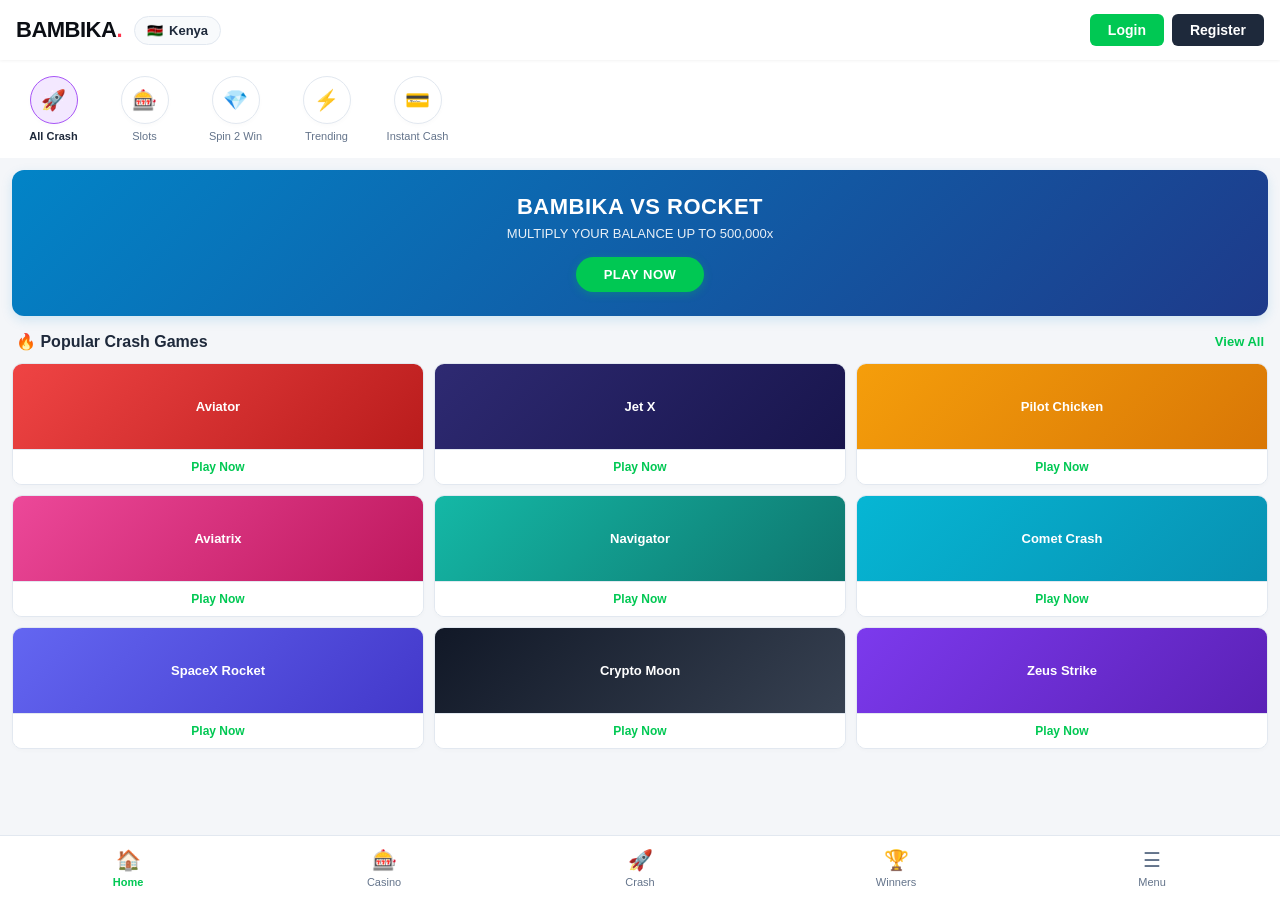
==== commit bef349ed: "Add initial HTML structure for BAMBIKA site" ====
--- a/index.html
+++ b/index.html
@@ -4,327 +4,12 @@
     <meta charset="UTF-8">
     <meta name="viewport" content="width=device-width, initial-scale=1.0, maximum-scale=1.0, user-scalable=no">
     <title>BAMBIKA | Pure Crash & Casino Arena</title>
+    
     <link rel="preconnect" href="https://fonts.googleapis.com">
     <link rel="preconnect" href="https://fonts.gstatic.com" crossorigin>
-    <link href="https://fonts.googleapis.com/css2?family=Inter:wght@400;500;600;700;800&display=swap" rel="stylesheet">
+    <link href="https://fonts.googleapis.com/css2 family=Inter:wght@400;500;600;700;800&display=swap" rel="stylesheet">
     
-    <style>
-        /* ==========================================================================
-           1. CORE SYSTEM RESET
-           ========================================================================== */
-        * {
-            box-sizing: border-box;
-            margin: 0;
-            padding: 0;
-            font-family: 'Inter', sans-serif;
-        }
-
-        body {
-            background-color: #f4f6f9;
-            color: #1e293b;
-            padding-bottom: 75px;
-            -webkit-font-smoothing: antialiased;
-        }
-
-        /* ==========================================================================
-           2. TOP NAVIGATION HEADER (With Real Logo Implementation)
-           ========================================================================== */
-        .app-header {
-            background-color: #ffffff;
-            height: 60px;
-            display: flex;
-            align-items: center;
-            justify-content: space-between;
-            padding: 0 16px;
-            box-shadow: 0 1px 3px rgba(0,0,0,0.05);
-            position: sticky;
-            top: 0;
-            z-index: 100;
-        }
-
-        .header-left {
-            display: flex;
-            align-items: center;
-            gap: 12px;
-        }
-
-        /* Brand Logo Style Rule Upgrade */
-        .brand-logo-img {
-            height: 32px;
-            width: auto;
-            object-fit: contain;
-        }
-
-        .brand-logo-fallback {
-            font-size: 22px;
-            font-weight: 900;
-            color: #0b0e14;
-            letter-spacing: -0.5px;
-        }
-        .brand-logo-fallback span {
-            color: #ff334b;
-        }
-
-        .country-selector {
-            background-color: #f8fafc;
-            border: 1px solid #e2e8f0;
-            padding: 6px 12px;
-            border-radius: 20px;
-            display: flex;
-            align-items: center;
-            gap: 6px;
-            font-size: 13px;
-            font-weight: 600;
-        }
-
-        .header-right {
-            display: flex;
-            gap: 8px;
-        }
-
-        .btn-login {
-            background-color: #00c853;
-            color: white;
-            font-weight: 700;
-            padding: 8px 18px;
-            border-radius: 6px;
-            border: none;
-            font-size: 14px;
-            cursor: pointer;
-        }
-
-        .btn-register {
-            background-color: #1e293b;
-            color: white;
-            font-weight: 700;
-            padding: 8px 18px;
-            border-radius: 6px;
-            border: none;
-            font-size: 14px;
-            cursor: pointer;
-        }
-
-        /* ==========================================================================
-           3. HORIZONTAL CATEGORY SCROLLER
-           ========================================================================== */
-        .category-scroller {
-            display: flex;
-            gap: 16px;
-            overflow-x: auto;
-            padding: 16px;
-            background-color: #ffffff;
-            margin-bottom: 12px;
-        }
-
-        .category-scroller::-webkit-scrollbar {
-            display: none;
-        }
-
-        .scroll-item {
-            display: flex;
-            flex-direction: column;
-            align-items: center;
-            gap: 6px;
-            min-width: 75px;
-            cursor: pointer;
-        }
-
-        .icon-circle {
-            width: 48px;
-            height: 48px;
-            border-radius: 50%;
-            border: 1px solid #e2e8f0;
-            display: flex;
-            align-items: center;
-            justify-content: center;
-            font-size: 20px;
-            background-color: #ffffff;
-            box-shadow: 0 2px 4px rgba(0,0,0,0.02);
-        }
-
-        .scroll-item span {
-            font-size: 11px;
-            font-weight: 500;
-            color: #64748b;
-            text-align: center;
-            white-space: nowrap;
-        }
-
-        .scroll-item.active .icon-circle {
-            border-color: #a855f7;
-            background-color: #f3e8ff;
-        }
-
-        .scroll-item.active span {
-            color: #1e293b;
-            font-weight: 700;
-        }
-
-        /* ==========================================================================
-           4. PROMOTIONAL HERO BANNER
-           ========================================================================== */
-        .promo-banner {
-            margin: 0 12px 16px 12px;
-            background: linear-gradient(135deg, #0284c7 0%, #1e3a8a 100%);
-            border-radius: 12px;
-            padding: 24px 20px;
-            color: white;
-            position: relative;
-            overflow: hidden;
-            text-align: center;
-            box-shadow: 0 4px 12px rgba(2, 132, 199, 0.15);
-        }
-
-        .promo-banner h2 {
-            font-size: 22px;
-            font-weight: 800;
-            letter-spacing: 0.5px;
-            margin-bottom: 6px;
-        }
-
-        .promo-banner p {
-            font-size: 13px;
-            opacity: 0.9;
-            margin-bottom: 16px;
-        }
-
-        .btn-banner-action {
-            background-color: #00c853;
-            color: white;
-            font-weight: 700;
-            padding: 10px 28px;
-            border-radius: 24px;
-            border: none;
-            font-size: 13px;
-            text-transform: uppercase;
-            letter-spacing: 0.5px;
-            cursor: pointer;
-            box-shadow: 0 2px 8px rgba(0,200,83,0.3);
-        }
-
-        /* ==========================================================================
-           5. 3-COLUMN PREMIUM GAME GRID
-           ========================================================================== */
-        .section-header {
-            display: flex;
-            justify-content: space-between;
-            align-items: center;
-            padding: 0 16px;
-            margin-bottom: 12px;
-        }
-
-        .section-header h3 {
-            font-size: 16px;
-            font-weight: 700;
-            color: #1e293b;
-        }
-
-        .view-all {
-            font-size: 13px;
-            font-weight: 600;
-            color: #00c853;
-            text-decoration: none;
-        }
-
-        .games-grid {
-            display: grid;
-            grid-template-columns: repeat(3, 1fr);
-            gap: 10px;
-            padding: 0 12px 20px 12px;
-        }
-
-        .game-card {
-            background-color: #ffffff;
-            border-radius: 10px;
-            border: 1px solid #e2e8f0;
-            overflow: hidden;
-            display: flex;
-            flex-direction: column;
-            box-shadow: 0 2px 4px rgba(0,0,0,0.02);
-        }
-
-        .game-thumb {
-            height: 85px;
-            display: flex;
-            align-items: center;
-            justify-content: center;
-            font-size: 13px;
-            font-weight: 800;
-            color: white;
-            text-align: center;
-            padding: 0 8px;
-            position: relative;
-        }
-
-        /* Precise Linear Gradients Mapping */
-        .bg-aviator { background: linear-gradient(135deg, #ef4444, #b91c1c); }
-        .bg-jetx { background: linear-gradient(135deg, #2e2a72, #18154c); }
-        .bg-pilot { background: linear-gradient(135deg, #f59e0b, #d97706); }
-        .bg-aviatrix { background: linear-gradient(135deg, #ec4899, #be185d); }
-        .bg-navigator { background: linear-gradient(135deg, #14b8a6, #0f766e); }
-        .bg-comet { background: linear-gradient(135deg, #06b6d4, #0891b2); }
-        .bg-rocket { background: linear-gradient(135deg, #6366f1, #4338ca); }
-        .bg-moonshot { background: linear-gradient(135deg, #111827, #374151); }
-        .bg-zeus { background: linear-gradient(135deg, #7c3aed, #5b21b6); }
-
-        .btn-play {
-            background: #ffffff;
-            color: #00c853;
-            font-weight: 700;
-            font-size: 12px;
-            padding: 10px 0;
-            text-align: center;
-            border: none;
-            border-top: 1px solid #e2e8f0;
-            width: 100%;
-            cursor: pointer;
-            transition: background-color 0.1s ease;
-        }
-        
-        .btn-play:active {
-            background-color: #f8fafc;
-        }
-
-        /* ==========================================================================
-           6. BOTTOM STICKY NAVIGATION FOOTER
-           ========================================================================== */
-        .bottom-nav {
-            position: fixed;
-            bottom: 0;
-            left: 0;
-            right: 0;
-            height: 65px;
-            background-color: #ffffff;
-            border-top: 1px solid #e2e8f0;
-            display: flex;
-            justify-content: space-around;
-            align-items: center;
-            z-index: 1000;
-            padding-bottom: env(safe-area-inset-bottom);
-        }
-
-        .nav-link {
-            display: flex;
-            flex-direction: column;
-            align-items: center;
-            justify-content: center;
-            gap: 4px;
-            color: #64748b;
-            text-decoration: none;
-            font-size: 11px;
-            font-weight: 500;
-            flex: 1;
-        }
-
-        .nav-link.active {
-            color: #00c853;
-            font-weight: 700;
-        }
-
-        .nav-icon {
-            font-size: 20px;
-        }
-    </style>
+    <link rel="stylesheet" href="./style.css">
 </head>
 <body>
 
@@ -443,4 +128,5 @@
     </nav>
 
 </body>
-</html>
+  </html>
+                                             
--- a/style.css
+++ b/style.css
@@ -0,0 +1,307 @@
+/* ==========================================================================
+   BAMBIKA MASTER LIGHT INTEGRATION THEME (css/style.css)
+   ========================================================================== */
+
+/* 1. CORE SYSTEM RESET */
+* {
+    box-sizing: border-box;
+    margin: 0;
+    padding: 0;
+    font-family: 'Inter', sans-serif;
+}
+
+body {
+    background-color: #f4f6f9;
+    color: #1e293b;
+    padding-bottom: 75px;
+    -webkit-font-smoothing: antialiased;
+}
+
+/* 2. TOP NAVIGATION HEADER */
+.app-header {
+    background-color: #ffffff;
+    height: 60px;
+    display: flex;
+    align-items: center;
+    justify-content: space-between;
+    padding: 0 16px;
+    box-shadow: 0 1px 3px rgba(0,0,0,0.05);
+    position: sticky;
+    top: 0;
+    z-index: 100;
+}
+
+.header-left {
+    display: flex;
+    align-items: center;
+    gap: 12px;
+}
+
+.brand-logo-img {
+    height: 32px;
+    width: auto;
+    object-fit: contain;
+}
+
+.brand-logo-fallback {
+    font-size: 22px;
+    font-weight: 900;
+    color: #0b0e14;
+    letter-spacing: -0.5px;
+}
+
+.brand-logo-fallback span {
+    color: #ff334b;
+}
+
+.country-selector {
+    background-color: #f8fafc;
+    border: 1px solid #e2e8f0;
+    padding: 6px 12px;
+    border-radius: 20px;
+    display: flex;
+    align-items: center;
+    gap: 6px;
+    font-size: 13px;
+    font-weight: 600;
+}
+
+.header-right {
+    display: flex;
+    gap: 8px;
+}
+
+.btn-login {
+    background-color: #00c853;
+    color: white;
+    font-weight: 700;
+    padding: 8px 18px;
+    border-radius: 6px;
+    border: none;
+    font-size: 14px;
+    cursor: pointer;
+}
+
+.btn-register {
+    background-color: #1e293b;
+    color: white;
+    font-weight: 700;
+    padding: 8px 18px;
+    border-radius: 6px;
+    border: none;
+    font-size: 14px;
+    cursor: pointer;
+}
+
+/* 3. HORIZONTAL CATEGORY SCROLLER */
+.category-scroller {
+    display: flex;
+    gap: 16px;
+    overflow-x: auto;
+    padding: 16px;
+    background-color: #ffffff;
+    margin-bottom: 12px;
+}
+
+.category-scroller::-webkit-scrollbar {
+    display: none;
+}
+
+.scroll-item {
+    display: flex;
+    flex-direction: column;
+    align-items: center;
+    gap: 6px;
+    min-width: 75px;
+    cursor: pointer;
+}
+
+.icon-circle {
+    width: 48px;
+    height: 48px;
+    border-radius: 50%;
+    border: 1px solid #e2e8f0;
+    display: flex;
+    align-items: center;
+    justify-content: center;
+    font-size: 20px;
+    background-color: #ffffff;
+    box-shadow: 0 2px 4px rgba(0,0,0,0.02);
+}
+
+.scroll-item span {
+    font-size: 11px;
+    font-weight: 500;
+    color: #64748b;
+    text-align: center;
+    white-space: nowrap;
+}
+
+.scroll-item.active .icon-circle {
+    border-color: #a855f7;
+    background-color: #f3e8ff;
+}
+
+.scroll-item.active span {
+    color: #1e293b;
+    font-weight: 700;
+}
+
+/* 4. PROMOTIONAL HERO BANNER */
+.promo-banner {
+    margin: 0 12px 16px 12px;
+    background: linear-gradient(135deg, #0284c7 0%, #1e3a8a 100%);
+    border-radius: 12px;
+    padding: 24px 20px;
+    color: white;
+    position: relative;
+    overflow: hidden;
+    text-align: center;
+    box-shadow: 0 4px 12px rgba(2, 132, 199, 0.15);
+}
+
+.promo-banner h2 {
+    font-size: 22px;
+    font-weight: 800;
+    letter-spacing: 0.5px;
+    margin-bottom: 6px;
+}
+
+.promo-banner p {
+    font-size: 13px;
+    opacity: 0.9;
+    margin-bottom: 16px;
+}
+
+.btn-banner-action {
+    background-color: #00c853;
+    color: white;
+    font-weight: 700;
+    padding: 10px 28px;
+    border-radius: 24px;
+    border: none;
+    font-size: 13px;
+    text-transform: uppercase;
+    letter-spacing: 0.5px;
+    cursor: pointer;
+    box-shadow: 0 2px 8px rgba(0,200,83,0.3);
+}
+
+/* 5. 3-COLUMN PREMIUM GAME GRID */
+.section-header {
+    display: flex;
+    justify-content: space-between;
+    align-items: center;
+    padding: 0 16px;
+    margin-bottom: 12px;
+}
+
+.section-header h3 {
+    font-size: 16px;
+    font-weight: 700;
+    color: #1e293b;
+}
+
+.view-all {
+    font-size: 13px;
+    font-weight: 600;
+    color: #00c853;
+    text-decoration: none;
+}
+
+.games-grid {
+    display: grid;
+    grid-template-columns: repeat(3, 1fr);
+    gap: 10px;
+    padding: 0 12px 20px 12px;
+}
+
+.game-card {
+    background-color: #ffffff;
+    border-radius: 10px;
+    border: 1px solid #e2e8f0;
+    overflow: hidden;
+    display: flex;
+    flex-direction: column;
+    box-shadow: 0 2px 4px rgba(0,0,0,0.02);
+}
+
+.game-thumb {
+    height: 85px;
+    display: flex;
+    align-items: center;
+    justify-content: center;
+    font-size: 13px;
+    font-weight: 800;
+    color: white;
+    text-align: center;
+    padding: 0 8px;
+    position: relative;
+}
+
+/* Linear Gradients Matching UI Thumbs */
+.bg-aviator { background: linear-gradient(135deg, #ef4444, #b91c1c); }
+.bg-jetx { background: linear-gradient(135deg, #2e2a72, #18154c); }
+.bg-pilot { background: linear-gradient(135deg, #f59e0b, #d97706); }
+.bg-aviatrix { background: linear-gradient(135deg, #ec4899, #be185d); }
+.bg-navigator { background: linear-gradient(135deg, #14b8a6, #0f766e); }
+.bg-comet { background: linear-gradient(135deg, #06b6d4, #0891b2); }
+.bg-rocket { background: linear-gradient(135deg, #6366f1, #4338ca); }
+.bg-moonshot { background: linear-gradient(135deg, #111827, #374151); }
+.bg-zeus { background: linear-gradient(135deg, #7c3aed, #5b21b6); }
+
+.btn-play {
+    background: #ffffff;
+    color: #00c853;
+    font-weight: 700;
+    font-size: 12px;
+    padding: 10px 0;
+    text-align: center;
+    border: none;
+    border-top: 1px solid #e2e8f0;
+    width: 100%;
+    cursor: pointer;
+    transition: background-color 0.1s ease;
+}
+
+.btn-play:active {
+    background-color: #f8fafc;
+}
+
+/* 6. BOTTOM STICKY NAVIGATION FOOTER */
+.bottom-nav {
+    position: fixed;
+    bottom: 0;
+    left: 0;
+    right: 0;
+    height: 65px;
+    background-color: #ffffff;
+    border-top: 1px solid #e2e8f0;
+    display: flex;
+    justify-content: space-around;
+    align-items: center;
+    z-index: 1000;
+    padding-bottom: env(safe-area-inset-bottom);
+}
+
+.nav-link {
+    display: flex;
+    flex-direction: column;
+    align-items: center;
+    justify-content: center;
+    gap: 4px;
+    color: #64748b;
+    text-decoration: none;
+    font-size: 11px;
+    font-weight: 500;
+    flex: 1;
+}
+
+.nav-link.active {
+    color: #00c853;
+    font-weight: 700;
+}
+
+.nav-icon {
+    font-size: 20px;
+}
